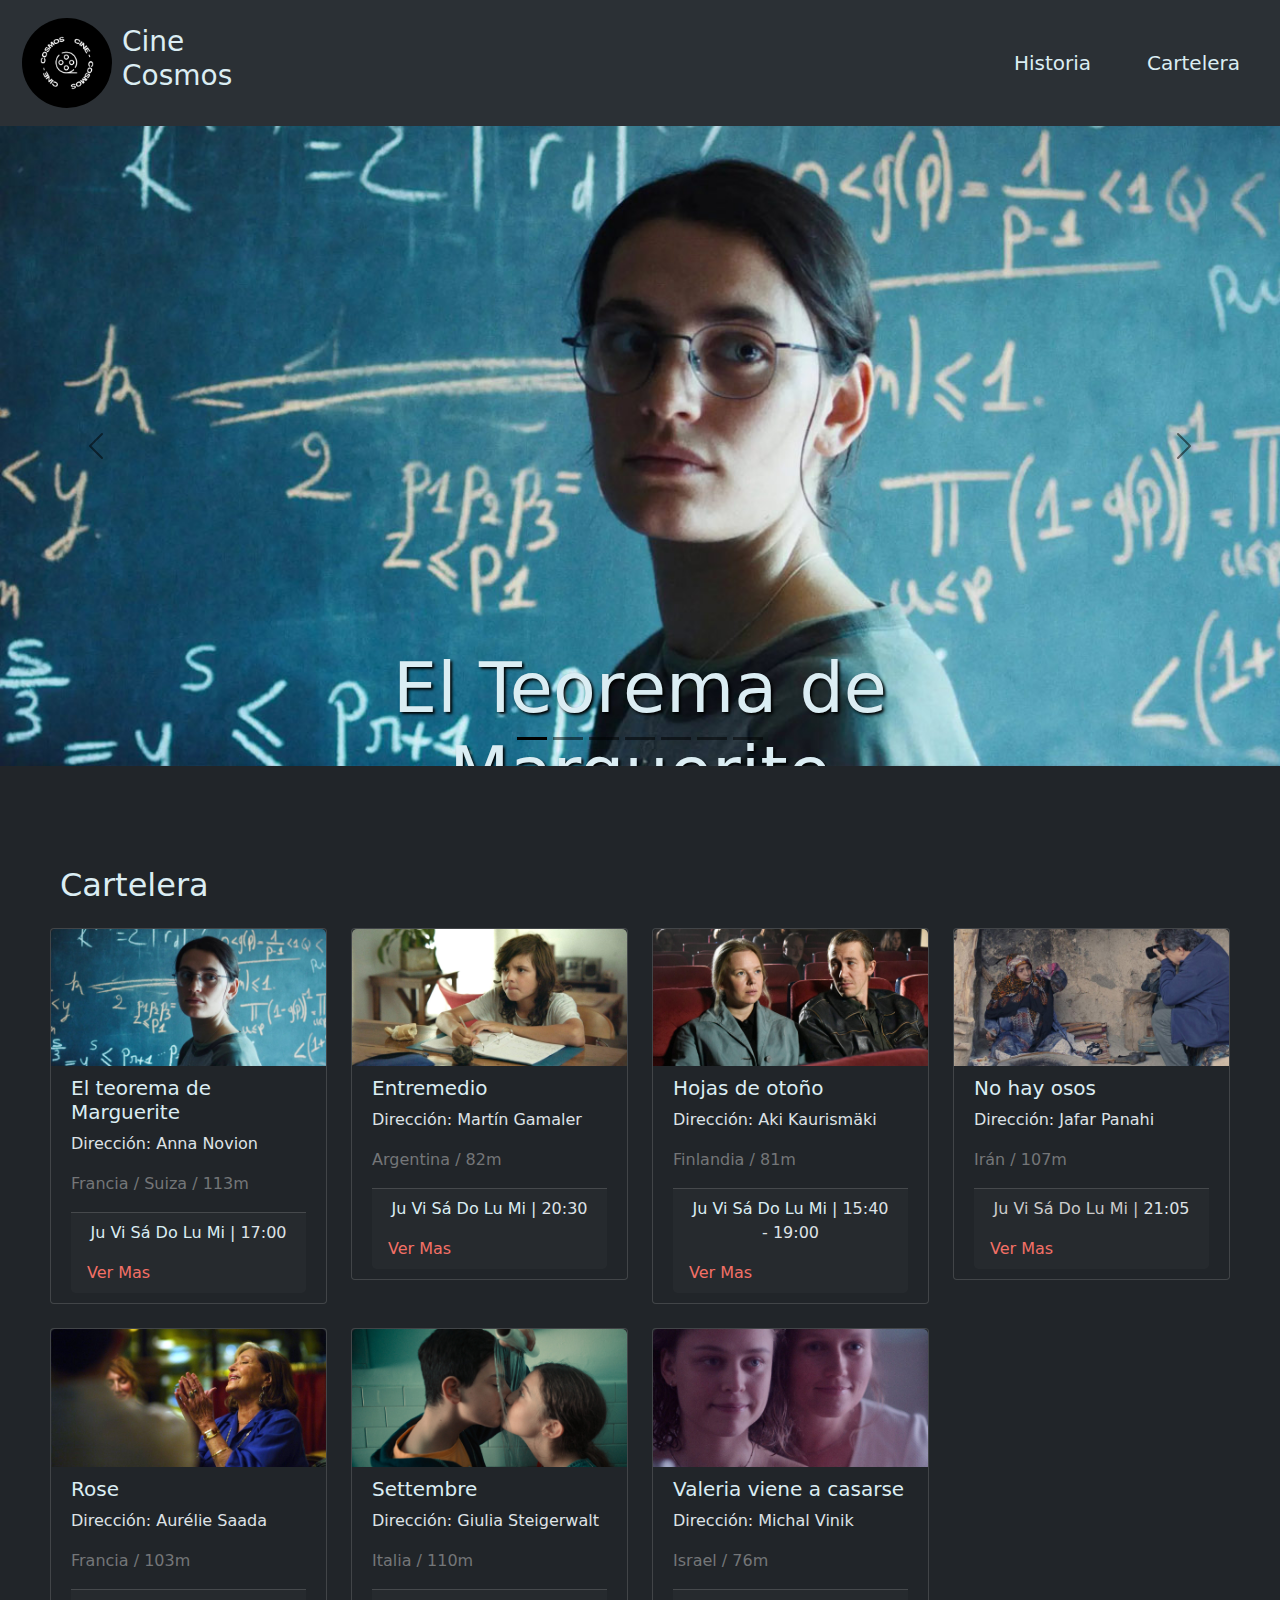
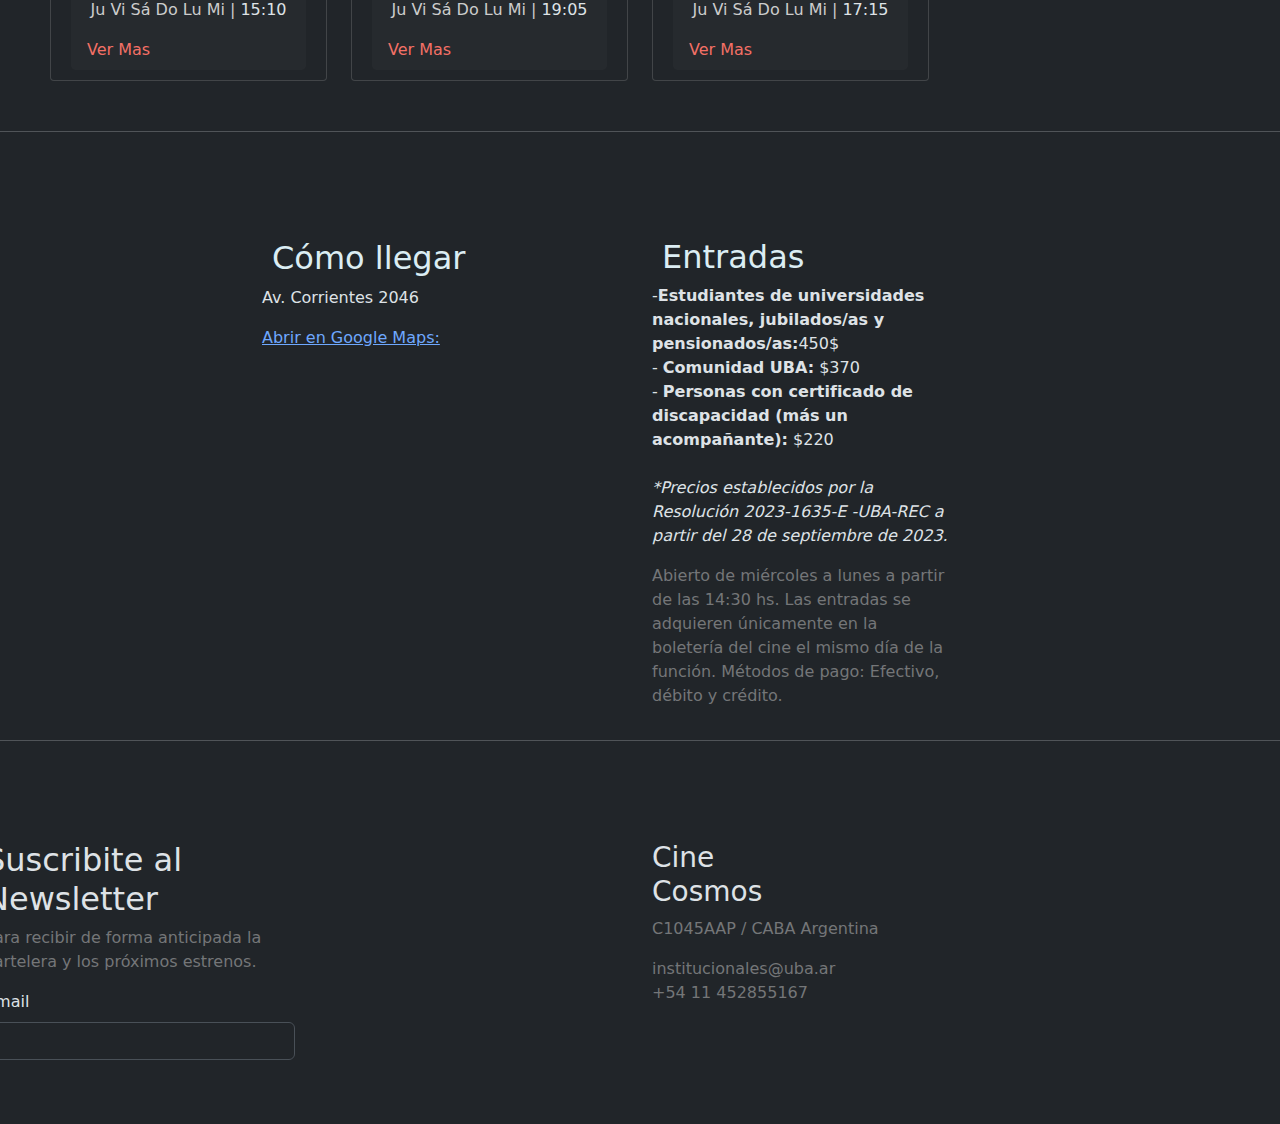
==== index.html @ 790d0ffc "cambios finales en index" ====
<!DOCTYPE html>
<html lang="es" data-bs-theme="dark">

<head>
    <meta charset="UTF-8">
    <meta name="viewport" content="width=device-width, initial-scale=1.0">
    <link rel="stylesheet" href="css/styles.css">
    <link rel="stylesheet" href="https://cdnjs.cloudflare.com/ajax/libs/font-awesome/6.5.1/css/all.min.css"
        integrity="sha512-DTOQO9RWCH3ppGqcWaEA1BIZOC6xxalwEsw9c2QQeAIftl+Vegovlnee1c9QX4TctnWMn13TZye+giMm8e2LwA=="
        crossorigin="anonymous" referrerpolicy="no-referrer" />
    <link href="https://cdn.jsdelivr.net/npm/bootstrap@5.3.3/dist/css/bootstrap.min.css" rel="stylesheet"
        integrity="sha384-QWTKZyjpPEjISv5WaRU9OFeRpok6YctnYmDr5pNlyT2bRjXh0JMhjY6hW+ALEwIH" crossorigin="anonymous">
    <link rel="shortcut icon" href="IMG/icon.png" type="image/x-icon">
    <link rel="preconnect" href="https://fonts.googleapis.com">
    <link rel="preconnect" href="https://fonts.gstatic.com" crossorigin>
    <link href="https://fonts.googleapis.com/css2?family=Amiri+Quran&display=swap" rel="stylesheet">
    <title>Cine-Cosmos</title>
</head>

<body>

    <header>
        <nav class="navbar navbar-expand-lg bg-body-tertiary">
            <div class="container-fluid">
                <a href="/"><img src="IMG/icon.png" alt="" class="logo" width="90" height="90">
                </a>
                <a href="">
                    <h3>Cine<br>Cosmos</h3>
                </a>

                <button class="navbar-toggler me-3" type="button" data-bs-toggle="collapse" data-bs-target="#btn"
                    aria-controls="navbarSupportedContent" aria-expanded="false" aria-label="Toggle navigation">
                    <span class="navbar-toggler-icon"></span>
                </button>

                <div class="collapse navbar-collapse" id="btn">
                    <ul class="navbar-nav ms-auto ">
                        <li class="nav-item">
                            <a class="nav-link fs-5" href="pages/historia.html">Historia</a>
                        </li>
                        <li class="nav-item">
                            <a class="nav-link fs-5" href="index.html#cartelera">Cartelera</a>
                        </li>
                    </ul>
                </div>
            </div>
        </nav>
    </header>

    <!-- slider  -->


    <div class="corousel">
        <div id="carouselExampleCaptions" class="carousel slide">
            <div class="carousel-indicators">
                <button type="button" data-bs-target="#carouselExampleCaptions" data-bs-slide-to="0" class="active"
                    aria-current="true" aria-label="Slide 1"></button>
                <button type="button" data-bs-target="#carouselExampleCaptions" data-bs-slide-to="1"
                    aria-label="Slide 2"></button>
                <button type="button" data-bs-target="#carouselExampleCaptions" data-bs-slide-to="2"
                    aria-label="Slide 3"></button>
                <button type="button" data-bs-target="#carouselExampleCaptions" data-bs-slide-to="3"
                    aria-label="Slide 4"></button>
                <button type="button" data-bs-target="#carouselExampleCaptions" data-bs-slide-to="4"
                    aria-label="Slide 5"></button>
                <button type="button" data-bs-target="#carouselExampleCaptions" data-bs-slide-to="5"
                    aria-label="Slide 6"></button>
                <button type="button" data-bs-target="#carouselExampleCaptions" data-bs-slide-to="6"
                    aria-label="Slide 7"></button>
            </div>
            <div class="carousel-inner">
                <div class="carousel-item active">
                    <a href=""> <img src="IMG/Teorema-Slider.jpg" class="d-block w-100" alt="teorema"></a>
                    <div class="carousel-caption d-none d-md-block">
                        <h1 class="h1Carousel">El Teorema de Marguerite</h1>
                        <p>Francia / Suiza / Dir: Anna Novion / 113m </p>
                        <div class="horarios rounded">
                            <p>Ju Vi Sá Do Lu Mi |<span> 17:00</span></p>
                        </div>
                    </div>
                </div>
                <div class="carousel-item ">
                    <a href=""> <img src="IMG/Entremedio-Slider.jpg" class="d-block w-100" alt="entremedio"></a>
                    <div class="carousel-caption d-none d-md-block">
                        <h1 class="h1Carousel">Entremedio</h1>
                        <p>Argentina / Dir: Martín Gamaler / 82m </p>
                        <div class="horarios rounded">
                            <p>Ju Vi Sá Do Lu Mi |<span> 20:30</span></p>
                        </div>
                    </div>
                </div>
                <div class="carousel-item ">
                    <a href=""> <img src="IMG/Hojas-Slider.jpg" class="d-block w-100" alt="hojas"></a>
                    <div class="carousel-caption d-none d-md-block">
                        <h1 class="h1Carousel">Hojas de Otoño</h1>
                        <p>Finlandia / Dir: Aki Kaurismäki / 81m</p>
                        <div class="horarios rounded">
                            <p>Ju Vi Sá Do Lu Mi |<span> 15:40 - 19:00</span></p>
                        </div>
                    </div>
                </div>
                <div class="carousel-item ">
                    <a href=""> <img src="IMG/Osos-Slider.jpg" class="d-block w-100" alt="osos"></a>
                    <div class="carousel-caption d-none d-md-block">
                        <h1 class="h1Carousel">No hay Osos</h1>
                        <p>Irán / Dir: Jafar Panahi / 107m</p>
                        <div class="horarios rounded">
                            <p>Ju Vi Sá Do Lu Mi |<span> 21:05</span></p>
                        </div>
                    </div>
                </div>
                <div class="carousel-item ">
                    <a href=""> <img src="IMG/Rose-Slider.jpg" class="d-block w-100" alt="rose"></a>
                    <div class="carousel-caption d-none d-md-block">
                        <h1 class="h1Carousel">Rose</h1>
                        <p>Francia / Dir: Aurélie Saada / 103m</p>
                        <div class="horarios rounded">
                            <p>Ju Vi Sá Do Lu Mi |<span> 15:10</span></p>
                        </div>
                    </div>
                </div>
                <div class="carousel-item ">
                    <a href=""> <img src="IMG/Settembre-Slider.jpg" class="d-block w-100" alt="settembre"></a>
                    <div class="carousel-caption d-none d-md-block">
                        <h1 class="h1Carousel">Settembre</h1>
                        <p>Italia / Dir: Giulia Steigerwalt / 110m</p>
                        <div class="horarios rounded">
                            <p>Ju Vi Sá Do Lu Mi |<span> 19:05</span></p>
                        </div>
                    </div>
                </div>
                <div class="carousel-item ">
                    <a href=""> <img src="IMG/Valeria-Slider.jpg" class="d-block w-100" alt="valeria"></a>
                    <div class="carousel-caption d-none d-md-block">
                        <h1 class="h1Carousel">Valeria viene a casarse</h1>
                        <p>Israel / Dir: Michal Vinik / 76m</p>
                        <div class="horarios rounded">
                            <p>Ju Vi Sá Do Lu Mi |<span> 17:15</span></p>
                        </div>
                    </div>
                </div>
            </div>
            <button class="carousel-control-prev" type="button" data-bs-target="#carouselExampleCaptions"
                data-bs-slide="prev">
                <span class="carousel-control-prev-icon" aria-hidden="true"></span>
                <span class="visually-hidden">Previous</span>
            </button>
            <button class="carousel-control-next" type="button" data-bs-target="#carouselExampleCaptions"
                data-bs-slide="next">
                <span class="carousel-control-next-icon" aria-hidden="true"></span>
                <span class="visually-hidden">Next</span>
            </button>
        </div>

    </div>

    <!-- Peliculas  -->
    <section>

        <div class="wrapper-seccion">
            <div class="titulo-seccion">
                <h2 id="CarteleraTit"><a name="cartelera"><i class="fa-solid fa-film"></i> Cartelera</a></h2>
            </div>
            <div class="row row-cols-1 row-cols-md-4 g-4">
                <div class="col">
                    <div class="card">
                        <a href="" style="text-decoration:none"><img src="IMG/Teorema-Slider.jpg" class="card-img-top"
                                alt="teorema">
                            <div class="card-body">

                                <h5 class="card-title">El teorema de Marguerite</h5>
                        </a>
                        <p class="card-text">Dirección: Anna Novion</p>
                        <p class="lightText">Francia / Suiza / 113m</p>
                        <div class="card-footer">
                            <p>
                                <span>Ju Vi Sá Do Lu Mi | </span>17:00
                            </p> <a href="">Ver Mas</a>
                        </div>
                    </div>
                </div>
            </div>


            <div class="col">
                <div class="card">
                    <a href="" style="text-decoration:none"><img src="IMG/Entremedio-Slider.jpg" class="card-img-top"
                            alt="entremedio">
                        <div class="card-body">

                            <h5 class="card-title">Entremedio</h5>
                    </a>
                    <p class="card-text">Dirección: Martín Gamaler </p>
                    <p class="lightText">Argentina / 82m</p>
                    <div class="card-footer">
                        <p>
                            <span>Ju Vi Sá Do Lu Mi | </span>20:30
                        </p> <a href="">Ver Mas</a>
                    </div>
                </div>
            </div>
        </div>

        <div class="col">
            <div class="card">
                <a href="" style="text-decoration:none"><img src="IMG/Hojas-Slider.jpg" class="card-img-top"
                        alt="hojas">
                    <div class="card-body">

                        <h5 class="card-title">Hojas de otoño</h5>
                </a>
                <p class="card-text">Dirección: Aki Kaurismäki</p>
                <p class="lightText">Finlandia / 81m</p>
                <div class="card-footer">
                    <p>
                        <span>Ju Vi Sá Do Lu Mi | </span>15:40 - 19:00
                    </p> <a href="">Ver Mas</a>
                </div>
            </div>
        </div>
        </div>

        <div class="col">
            <div class="card">
                <a href="" style="text-decoration:none"><img src="IMG/Osos-Slider.jpg" class="card-img-top" alt="osos">
                    <div class="card-body">

                        <h5 class="card-title">No hay osos</h5>
                </a>
                <p class="card-text">Dirección: Jafar Panahi</p>
                <p class="lightText">Irán / 107m</p>
                <div class="card-footer">
                    <p class="textoPeliFooter">
                        <span style="color:#ccc">Ju Vi Sá Do Lu Mi | </span>21:05
                    </p> <a href="">Ver Mas</a>
                </div>
            </div>
        </div>
        </div>

        <div class="col">
            <div class="card">
                <a href="" style="text-decoration:none"><img src="IMG/Rose-Slider.jpg" class="card-img-top" alt="rose">
                    <div class="card-body">

                        <h5 class="card-title">Rose</h5>
                </a>
                <p class="card-text">Dirección: Aurélie Saada</p>
                <p class="lightText">Francia / 103m</p>
                <div class="card-footer">
                    <p class="textoPeliFooter">
                        <span style="color:#ccc">Ju Vi Sá Do Lu Mi | </span>15:10
                    </p> <a href="">Ver Mas</a>
                </div>
            </div>
        </div>
        </div>

        <div class="col">
            <div class="card">
                <a href="" style="text-decoration:none"><img src="IMG/Settembre-Slider.jpg" class="card-img-top"
                        alt="settembre">
                    <div class="card-body">

                        <h5 class="card-title">Settembre</h5>
                </a>
                <p class="card-text">Dirección: Giulia Steigerwalt</p>
                <p class="lightText">Italia / 110m</p>
                <div class="card-footer">
                    <p class="textoPeliFooter">
                        <span style="color:#ccc">Ju Vi Sá Do Lu Mi | </span>19:05
                    </p> <a href="">Ver Mas</a>
                </div>
            </div>
        </div>
        </div>

        <div class="col">
            <div class="card">
                <a href="" style="text-decoration:none"><img src="IMG/Valeria-Slider.jpg" class="card-img-top"
                        alt="valeria">
                    <div class="card-body">

                        <h5 class="card-title">Valeria viene a casarse</h5>
                </a>
                <p class="card-text">Dirección: Michal Vinik</p>
                <p class="lightText">Israel / 76m</p>
                <div class="card-footer">
                    <p class="textoPeliFooter">
                        <span style="color:#ccc">Ju Vi Sá Do Lu Mi | </span>17:15
                    </p> <a href="">Ver Mas</a>
                </div>
            </div>
        </div>
        </div>

        </div>
        </div>

    </section>

    <hr>
    <!-- footer  -->

    <div class="primerfooter">
        <div class="container">
            <div class="row justify-content-start">


                <div class="col-sm-6">
                    <div class="como-llegar">
                        <div class="titulo-seccion">
                            <h2><i class="fa-solid fa-location-dot"></i> Cómo llegar</h2>
                        </div>
                        <div class="locacion">

                            <p>Av. Corrientes 2046</p>

                            <a target="_blank"
                                href="https://www.google.com/maps/place/Cine+Cosmos+UBA/@-34.604655,-58.396196,15z/data=!4m5!3m4!1s0x0:0xc617617e2b236c4!8m2!3d-34.604655!4d-58.396196">
                                <p class="googleMapsText footerText">Abrir en Google Maps: </p>
                            </a>
                        </div>
                    </div>
                </div>

                <div class="col-sm-5">
                    <div class="entradas">
                        <div class="titulo-seccion">
                            <h2><i class="fa-solid fa-ticket"></i> Entradas</h2>
                        </div>
                        <p class="precios">
                            -<strong>Estudiantes de universidades nacionales, jubilados/as y
                                pensionados/as:</strong>450$<br>
                            - <strong>Comunidad UBA:</strong> $370<br>
                            - <strong>Personas con certificado de discapacidad (más un acompañante):</strong>
                            $220<br><br>
                            <i>*Precios establecidos por la Resolución 2023-1635-E -UBA-REC a partir del 28 de
                                septiembre de
                                2023.</i>
                        <p class="lightText ">Abierto de miércoles a lunes a partir de las 14:30 hs. Las entradas se
                            adquieren
                            únicamente en la boletería del cine el mismo día de la función. Métodos de pago: Efectivo,
                            débito y
                            crédito.</p>
                        </p>
                    </div>
                </div>
            </div>
        </div>
    </div>
    <hr>
    <div class="segundoFooter">
        <div class="container-footer">
            <div class="row justify-content-start">
                <div class="col-sm-3">
                    <h2><i class="fa-solid fa-envelope"></i> Suscribite al Newsletter</h2>
                    <p class="lightText">Para recibir de forma anticipada la
                        cartelera y los próximos estrenos.</p>
                    <label for="inputEmail4" class="form-label">Email</label>
                    <input type="email" class="form-control col-sm-1" id="inputEmail4">
                </div>
                <div class="col-sm-4 offset-md-3">
                    <h3>Cine<br>Cosmos</h3>
                    <p class="lightText">C1045AAP / CABA Argentina</p>
                    <p class="lightText">institucionales@uba.ar<br>
                        +54 11 452855167</p>
                    <div class="redes row">
                        <a href="https://facebook.com" target="_blank"><i class="fa-brands fa-facebook"></i></a>
                        <a href="https://twitter.com" target="_blank"><i class="fa-brands fa-x-twitter"></i></a>
                        <a href="https://instagram.com" target="_blank"><i class="fa-brands fa-instagram"></i></a>
                    </div>
                </div>
            </div>
        </div>
    </div>

    <script src="https://cdn.jsdelivr.net/npm/bootstrap@5.3.3/dist/js/bootstrap.bundle.min.js"
        integrity="sha384-YvpcrYf0tY3lHB60NNkmXc5s9fDVZLESaAA55NDzOxhy9GkcIdslK1eN7N6jIeHz"
        crossorigin="anonymous"></script>
</body>

</html>
---- css/styles.css ----
* {
  margin: 0;
  padding: 0;
  box-sizing: border-box;
}

body {
  margin: 0;
}

.corousel .carousel-inner .carousel-item {
  width: 100%;
  max-height: 800px;
}

.h1Carousel {
  font-size: 70px;
  font-weight: 500;
  line-height: 1.2;
  color: #dbedf3;
  text-shadow: 2px 2px 3px black;
}

.carousel-caption {
  top: 500px;
  position: absolute;
  text-align: center;
}
.carousel-caption p {
  margin-bottom: 0.5rem;
  font-weight: 500;
  line-height: 1.2;
  color: #dbedf3;
  text-shadow: 1px 1px 2px black;
}

.horarios {
  font-size: 20px;
}
.horarios span {
  color: #f37066;
}

@media only screen and (min-device-width: 414px) and (max-device-width: 736px) {
  .container {
    max-width: 720px;
  }
  .col-sm-6 {
    flex: 0 0 50%;
    max-width: 50%;
  }
  .col-sm-5 {
    flex: 0 0 41%;
    max-width: 41%;
  }
}
header {
  width: 100%;
}
header img {
  margin: 10px;
  border-radius: 50%;
}
header a {
  text-decoration: none;
  color: #dbedf3;
}
header .nav-item {
  padding: 20px;
}
header .nav-link {
  color: #dbedf3;
}

.wrapper-seccion {
  display: block;
  margin: 50px;
  margin-top: 100px;
  margin-left: 50px;
  margin-right: 50px;
}

.titulo-seccion {
  margin: 2%;
  color: #dbedf3;
  margin-left: 10px;
  margin-right: 5px;
}

.col .card {
  position: relative;
  display: flex;
  flex-direction: column;
  border: 1px solid #dbedf3 0, 0, 0, 0.125;
  border-radius: 0.25rem;
}
.col .card .card-img-top {
  object-fit: cover;
  width: 100%;
}
.col .card img {
  vertical-align: middle;
  border-style: none;
}
.col .card .card-body {
  padding: 10px 20px;
}
.col .card .card-title {
  color: #dbedf3;
}
.col .card .card-footer a {
  color: #f37066;
  text-decoration: none;
}
.col .card .card-footer a :hover {
  color: #dbedf3;
}
.col .card .card-footer p {
  justify-content: center;
  text-align: center;
}
.col .card .card-footer p span {
  color: #dbedf3;
}

.lightText {
  color: #747678;
}

.primerfooter {
  display: block;
  margin-left: 250px;
  margin-right: 250px;
  margin-top: 100px;
}

.map-responsive iframe {
  overflow: hidden;
}

.container {
  width: 100%;
}

.segundoFooter {
  margin: 5%;
  flex-wrap: wrap;
  margin-right: -15px;
  margin-left: -15px;
  margin-top: 100px;
}
.segundoFooter .redes {
  display: inline-block;
  vertical-align: baseline;
  margin-left: 8px;
}
.segundoFooter .redes a {
  padding: 10px;
}
.segundoFooter .redes i {
  color: #dbedf3;
}

.container-historia {
  width: 100%;
}

.seccion-historia {
  margin: 20px;
  margin-left: 50px;
  margin-right: 50px;
}

.img-portada {
  overflow: hidden;
  height: 300px;
}

.img-portada img {
  vertical-align: middle;
  border-style: none;
}

img {
  vertical-align: middle;
  border-style: none;
}

.container-historia span {
  color: #f37066;
}
.container-historia a {
  color: #f37066;
}
.container-historia a :hover {
  color: #dbedf3;
}

/*# sourceMappingURL=styles.css.map */
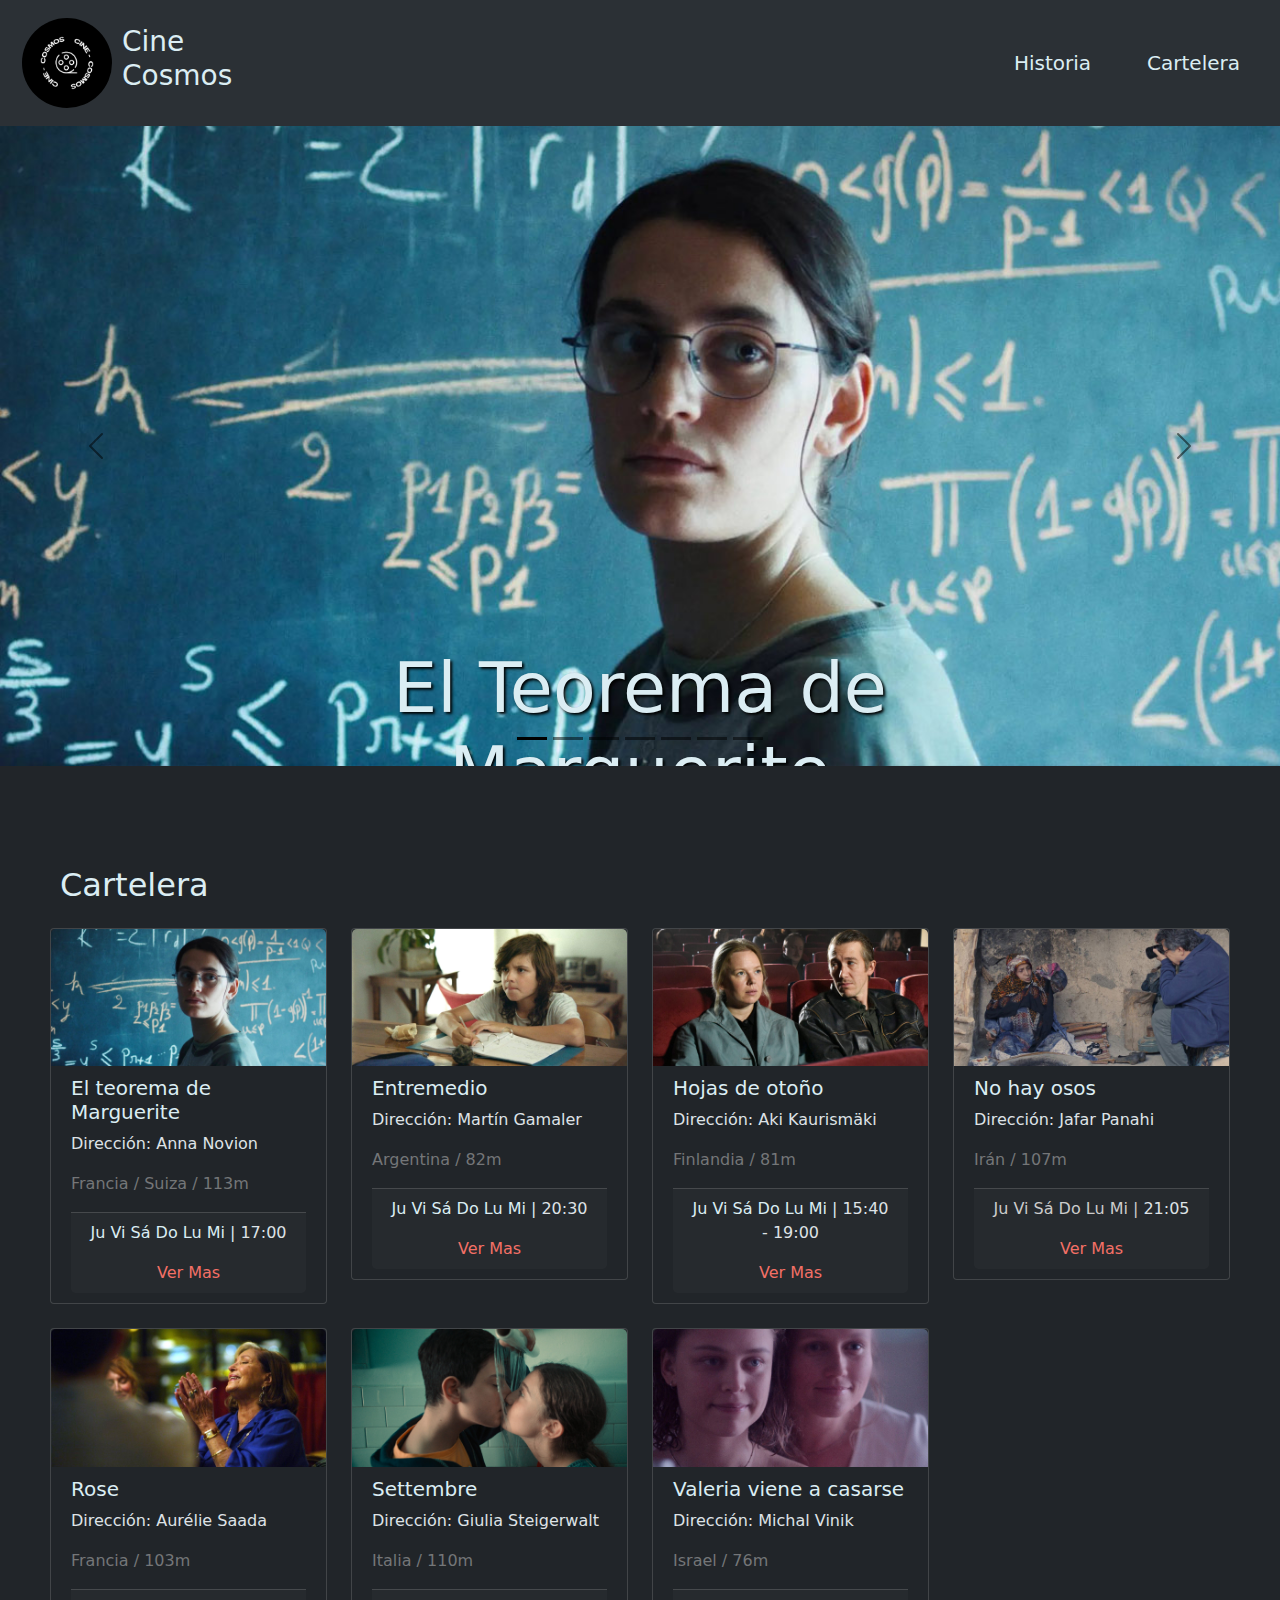
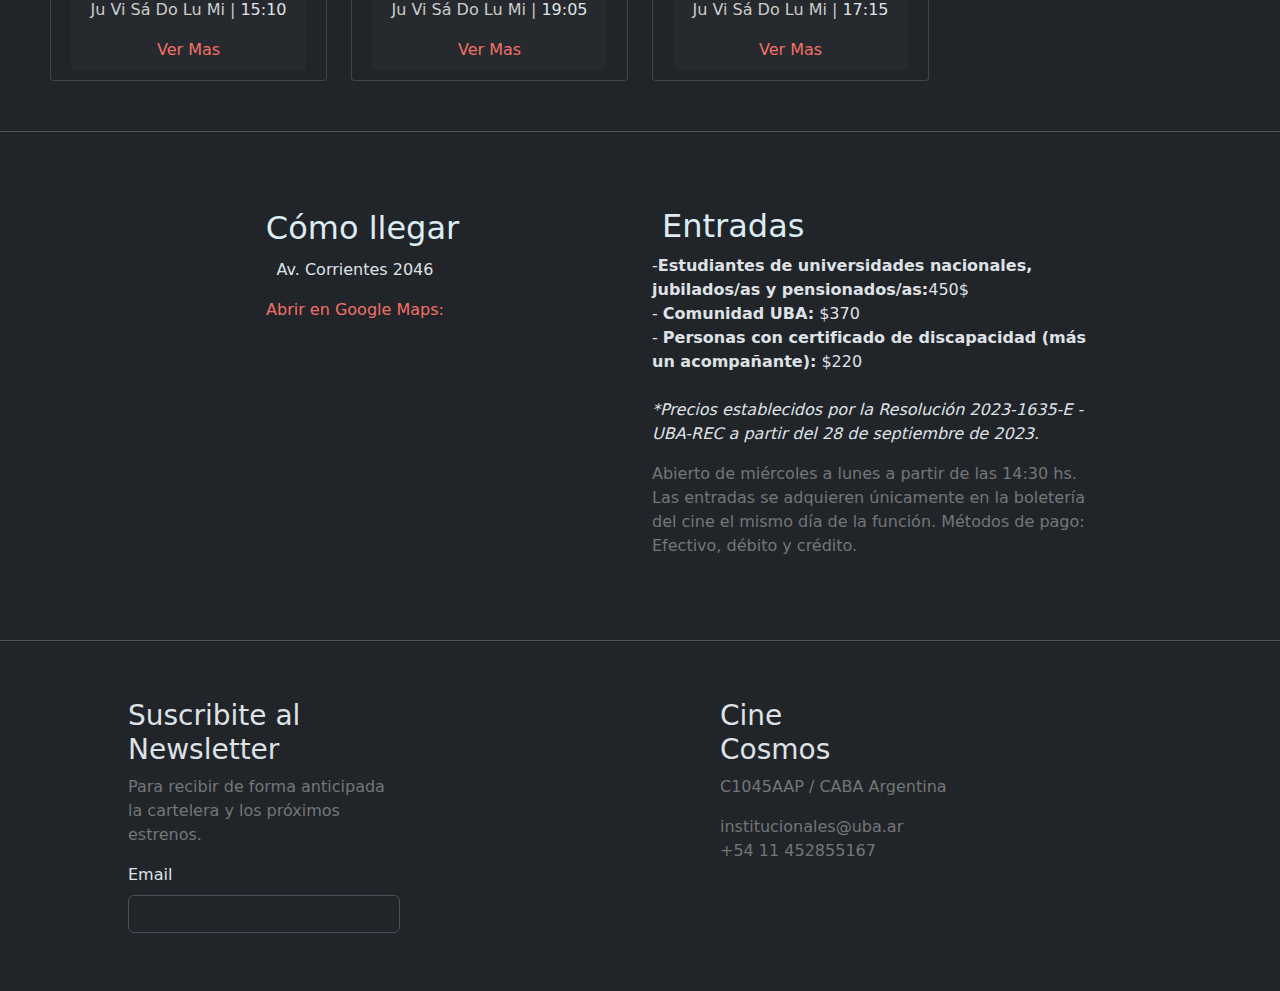
==== commit 0812f99f: "retoques menores en sass" ====
--- a/index.html
+++ b/index.html
@@ -354,7 +354,7 @@
         <div class="container-footer">
             <div class="row justify-content-start">
                 <div class="col-sm-3">
-                    <h2><i class="fa-solid fa-envelope"></i> Suscribite al Newsletter</h2>
+                    <h3><i class="fa-solid fa-envelope"></i> Suscribite al Newsletter</h3>
                     <p class="lightText">Para recibir de forma anticipada la
                         cartelera y los próximos estrenos.</p>
                     <label for="inputEmail4" class="form-label">Email</label>
--- a/css/styles.css
+++ b/css/styles.css
@@ -68,7 +68,7 @@
 header .nav-item {
   padding: 20px;
 }
-header .nav-link {
+header .nav-item .nav-link {
   color: #dbedf3;
 }
 
@@ -108,15 +108,18 @@
 .col .card .card-title {
   color: #dbedf3;
 }
+.col .card .card-footer {
+  text-align: center;
+}
 .col .card .card-footer a {
   color: #f37066;
   text-decoration: none;
+  text-align: center;
 }
 .col .card .card-footer a :hover {
   color: #dbedf3;
 }
 .col .card .card-footer p {
-  justify-content: center;
   text-align: center;
 }
 .col .card .card-footer p span {
@@ -128,14 +131,22 @@
 }
 
 .primerfooter {
+  padding: 50px;
   display: block;
-  margin-left: 250px;
-  margin-right: 250px;
-  margin-top: 100px;
-}
-
-.map-responsive iframe {
-  overflow: hidden;
+}
+.primerfooter .como-llegar {
+  text-align: center;
+}
+.primerfooter .como-llegar .titulo-seccion {
+  margin-left: 20px;
+}
+.primerfooter .como-llegar .locacion a {
+  color: #f37066;
+  text-decoration: none;
+  text-align: center;
+}
+.primerfooter .como-llegar .locacion a :hover {
+  color: #dbedf3;
 }
 
 .container {
@@ -143,24 +154,37 @@
 }
 
 .segundoFooter {
+  margin-right: 50px;
+  margin-left: 70px;
+  justify-content: center;
+  align-items: center;
+}
+.segundoFooter .container-footer {
+  width: 100%;
   margin: 5%;
   flex-wrap: wrap;
-  margin-right: -15px;
-  margin-left: -15px;
-  margin-top: 100px;
-}
-.segundoFooter .redes {
+}
+.segundoFooter .container-footer .justify-content-start {
+  justify-content: flex-start;
+}
+.segundoFooter .container-footer .justify-content-start .redes {
   display: inline-block;
   vertical-align: baseline;
   margin-left: 8px;
-}
-.segundoFooter .redes a {
+  margin: 10px;
+}
+.segundoFooter .container-footer .justify-content-start .redes a {
   padding: 10px;
 }
-.segundoFooter .redes i {
-  color: #dbedf3;
-}
-
+.segundoFooter .container-footer .justify-content-start .redes i {
+  color: #dbedf3;
+}
+
+@media (min-width: 992px) {
+  .container {
+    max-width: 960px;
+  }
+}
 .container-historia {
   width: 100%;
 }
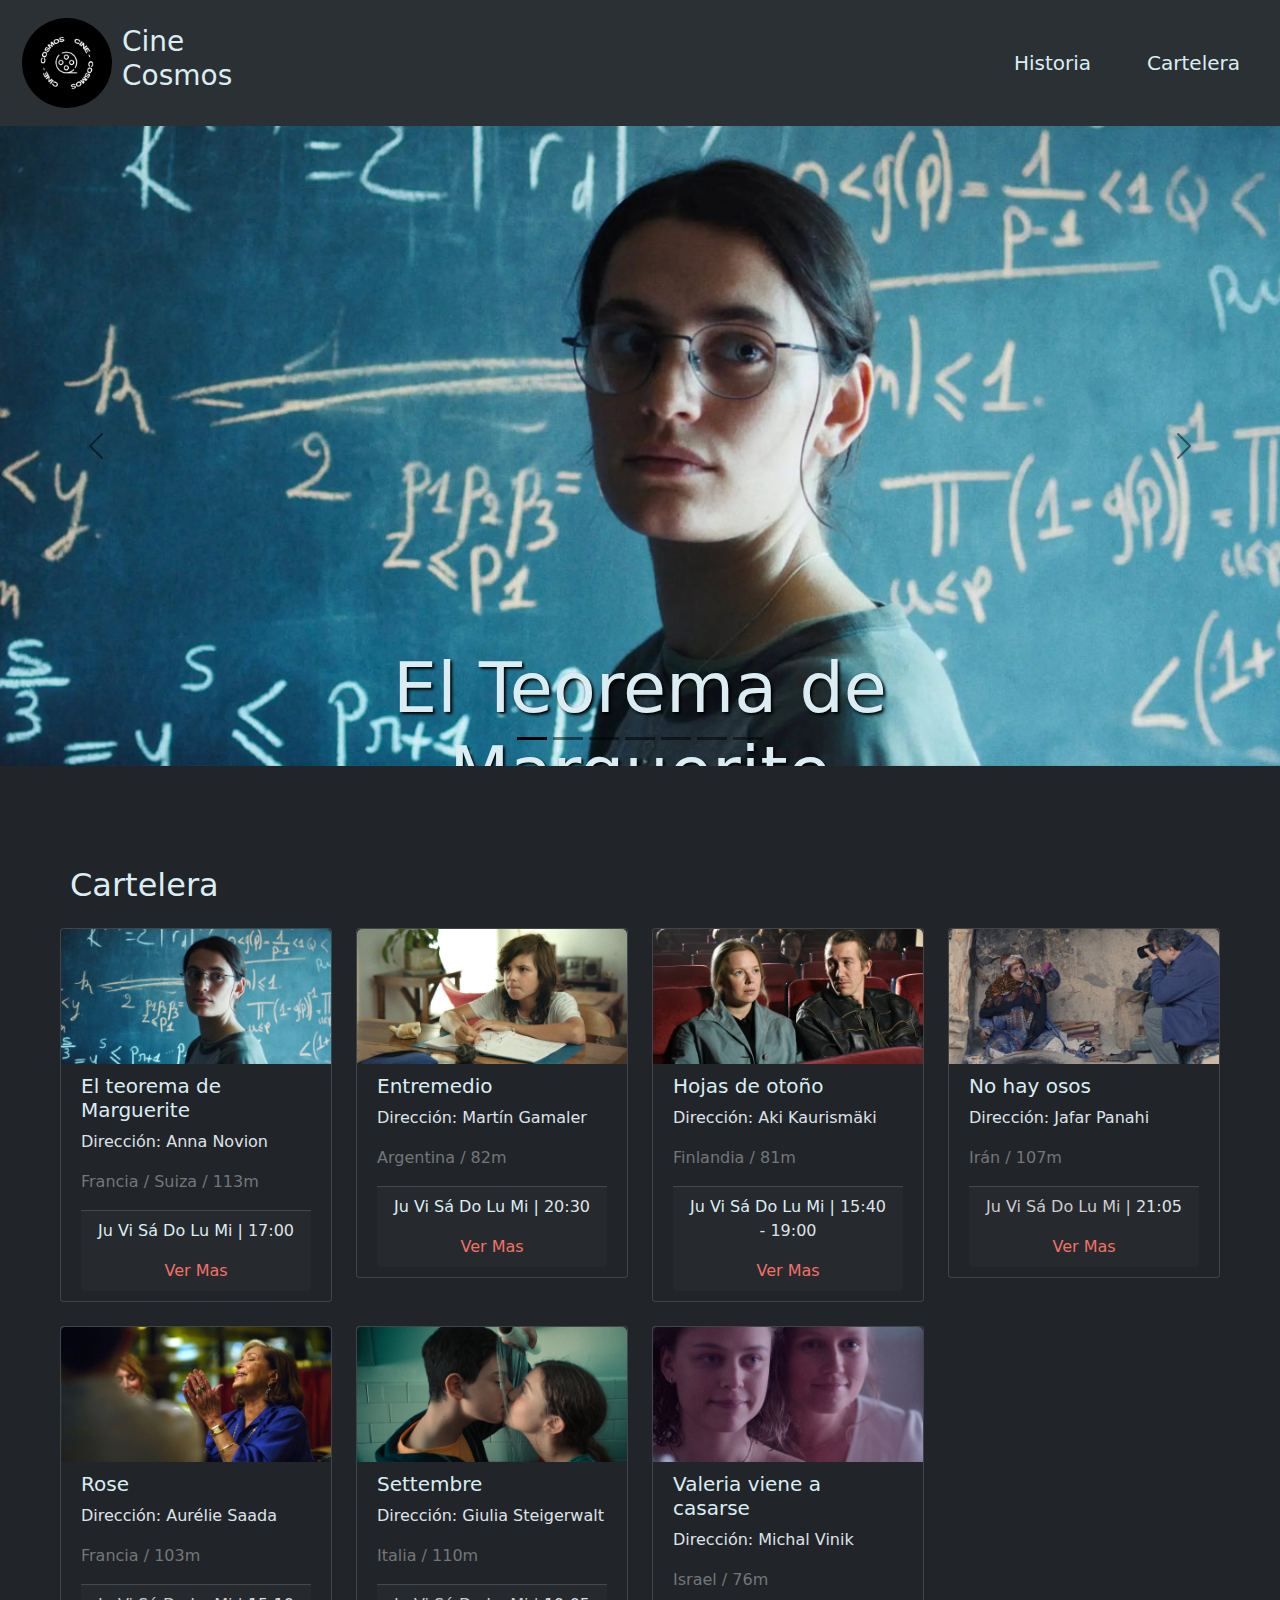
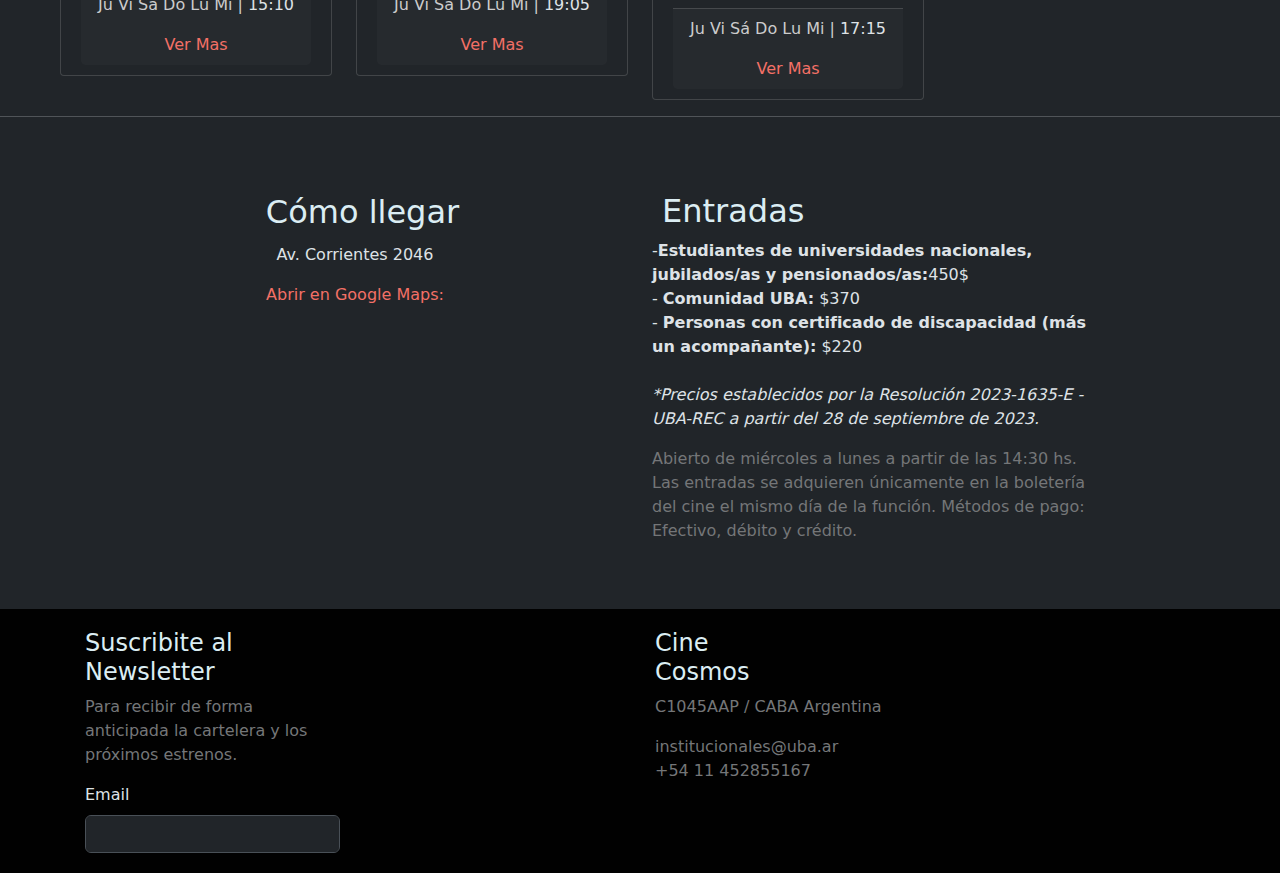
==== commit 62d9c331: "footer terminado" ====
--- a/index.html
+++ b/index.html
@@ -301,80 +301,80 @@
 
     <hr>
     <!-- footer  -->
-
-    <div class="primerfooter">
-        <div class="container">
-            <div class="row justify-content-start">
-
-
-                <div class="col-sm-6">
-                    <div class="como-llegar">
-                        <div class="titulo-seccion">
-                            <h2><i class="fa-solid fa-location-dot"></i> Cómo llegar</h2>
-                        </div>
-                        <div class="locacion">
-
-                            <p>Av. Corrientes 2046</p>
-
-                            <a target="_blank"
-                                href="https://www.google.com/maps/place/Cine+Cosmos+UBA/@-34.604655,-58.396196,15z/data=!4m5!3m4!1s0x0:0xc617617e2b236c4!8m2!3d-34.604655!4d-58.396196">
-                                <p class="googleMapsText footerText">Abrir en Google Maps: </p>
-                            </a>
-                        </div>
-                    </div>
-                </div>
-
-                <div class="col-sm-5">
-                    <div class="entradas">
-                        <div class="titulo-seccion">
-                            <h2><i class="fa-solid fa-ticket"></i> Entradas</h2>
-                        </div>
-                        <p class="precios">
-                            -<strong>Estudiantes de universidades nacionales, jubilados/as y
-                                pensionados/as:</strong>450$<br>
-                            - <strong>Comunidad UBA:</strong> $370<br>
-                            - <strong>Personas con certificado de discapacidad (más un acompañante):</strong>
-                            $220<br><br>
-                            <i>*Precios establecidos por la Resolución 2023-1635-E -UBA-REC a partir del 28 de
-                                septiembre de
-                                2023.</i>
-                        <p class="lightText ">Abierto de miércoles a lunes a partir de las 14:30 hs. Las entradas se
-                            adquieren
-                            únicamente en la boletería del cine el mismo día de la función. Métodos de pago: Efectivo,
-                            débito y
-                            crédito.</p>
-                        </p>
-                    </div>
-                </div>
-            </div>
-        </div>
-    </div>
-    <hr>
-    <div class="segundoFooter">
-        <div class="container-footer">
-            <div class="row justify-content-start">
-                <div class="col-sm-3">
-                    <h3><i class="fa-solid fa-envelope"></i> Suscribite al Newsletter</h3>
-                    <p class="lightText">Para recibir de forma anticipada la
-                        cartelera y los próximos estrenos.</p>
-                    <label for="inputEmail4" class="form-label">Email</label>
-                    <input type="email" class="form-control col-sm-1" id="inputEmail4">
-                </div>
-                <div class="col-sm-4 offset-md-3">
-                    <h3>Cine<br>Cosmos</h3>
-                    <p class="lightText">C1045AAP / CABA Argentina</p>
-                    <p class="lightText">institucionales@uba.ar<br>
-                        +54 11 452855167</p>
-                    <div class="redes row">
-                        <a href="https://facebook.com" target="_blank"><i class="fa-brands fa-facebook"></i></a>
-                        <a href="https://twitter.com" target="_blank"><i class="fa-brands fa-x-twitter"></i></a>
-                        <a href="https://instagram.com" target="_blank"><i class="fa-brands fa-instagram"></i></a>
-                    </div>
-                </div>
-            </div>
-        </div>
-    </div>
-
+    <footer>
+        <div class="primerfooter">
+            <div class="container">
+                <div class="row justify-content-start">
+
+
+                    <div class="col-sm-6">
+                        <div class="como-llegar">
+                            <div class="titulo-seccion">
+                                <h2><i class="fa-solid fa-location-dot"></i> Cómo llegar</h2>
+                            </div>
+                            <div class="locacion">
+
+                                <p>Av. Corrientes 2046</p>
+
+                                <a target="_blank"
+                                    href="https://www.google.com/maps/place/Cine+Cosmos+UBA/@-34.604655,-58.396196,15z/data=!4m5!3m4!1s0x0:0xc617617e2b236c4!8m2!3d-34.604655!4d-58.396196">
+                                    <p class="googleMapsText footerText">Abrir en Google Maps: </p>
+                                </a>
+                            </div>
+                        </div>
+                    </div>
+
+                    <div class="col-sm-5">
+                        <div class="entradas">
+                            <div class="titulo-seccion">
+                                <h2><i class="fa-solid fa-ticket"></i> Entradas</h2>
+                            </div>
+                            <p class="precios">
+                                -<strong>Estudiantes de universidades nacionales, jubilados/as y
+                                    pensionados/as:</strong>450$<br>
+                                - <strong>Comunidad UBA:</strong> $370<br>
+                                - <strong>Personas con certificado de discapacidad (más un acompañante):</strong>
+                                $220<br><br>
+                                <i>*Precios establecidos por la Resolución 2023-1635-E -UBA-REC a partir del 28 de
+                                    septiembre de
+                                    2023.</i>
+                            <p class="lightText ">Abierto de miércoles a lunes a partir de las 14:30 hs. Las entradas se
+                                adquieren
+                                únicamente en la boletería del cine el mismo día de la función. Métodos de pago:
+                                Efectivo,
+                                débito y
+                                crédito.</p>
+                            </p>
+                        </div>
+                    </div>
+                </div>
+            </div>
+        </div>
+        <div class="segundoFooter">
+            <div class="container container-footer">
+                <div class="row justify-content-start">
+                    <div class="col-sm-3">
+                        <h4><i class="fa-solid fa-envelope"></i> Suscribite al Newsletter</h4>
+                        <p class="lightText">Para recibir de forma anticipada la
+                            cartelera y los próximos estrenos.</p>
+                        <label for="inputEmail4" class="form-label">Email</label>
+                        <input type="email" class="form-control col-sm-1" id="inputEmail4">
+                    </div>
+                    <div class="col-sm-4 offset-md-3">
+                        <h4>Cine<br>Cosmos</h4>
+                        <p class="lightText">C1045AAP / CABA Argentina</p>
+                        <p class="lightText">institucionales@uba.ar<br>
+                            +54 11 452855167</p>
+                        <div class=" redes">
+                            <a href="https://facebook.com" target="_blank"><i class="fa-brands fa-facebook"></i></a>
+                            <a href="https://twitter.com" target="_blank"><i class="fa-brands fa-x-twitter"></i></a>
+                            <a href="https://instagram.com" target="_blank"><i class="fa-brands fa-instagram"></i></a>
+                        </div>
+                    </div>
+                </div>
+            </div>
+        </div>
+    </footer>
     <script src="https://cdn.jsdelivr.net/npm/bootstrap@5.3.3/dist/js/bootstrap.bundle.min.js"
         integrity="sha384-YvpcrYf0tY3lHB60NNkmXc5s9fDVZLESaAA55NDzOxhy9GkcIdslK1eN7N6jIeHz"
         crossorigin="anonymous"></script>
--- a/css/styles.css
+++ b/css/styles.css
@@ -71,13 +71,16 @@
 header .nav-item .nav-link {
   color: #dbedf3;
 }
+header .nav-item .nav-link:hover {
+  color: #f37066;
+}
 
 .wrapper-seccion {
   display: block;
-  margin: 50px;
+  margin: 0 auto;
   margin-top: 100px;
-  margin-left: 50px;
-  margin-right: 50px;
+  padding-left: 60px;
+  padding-right: 60px;
 }
 
 .titulo-seccion {
@@ -116,7 +119,7 @@
   text-decoration: none;
   text-align: center;
 }
-.col .card .card-footer a :hover {
+.col .card .card-footer a:hover {
   color: #dbedf3;
 }
 .col .card .card-footer p {
@@ -124,6 +127,10 @@
 }
 .col .card .card-footer p span {
   color: #dbedf3;
+}
+
+.footer {
+  display: block;
 }
 
 .lightText {
@@ -149,67 +156,100 @@
   color: #dbedf3;
 }
 
-.container {
-  width: 100%;
-}
-
 .segundoFooter {
-  margin-right: 50px;
-  margin-left: 70px;
-  justify-content: center;
-  align-items: center;
-}
-.segundoFooter .container-footer {
-  width: 100%;
-  margin: 5%;
+  background-color: #010101;
+  padding-top: 20px;
+}
+.segundoFooter .container {
+  width: 100%;
+  padding-right: 15px;
+  padding-left: 15px;
+  margin-right: auto;
+  margin-left: auto;
+}
+
+.container-footer {
+  width: 100%;
+  padding-right: 20px;
+  padding-left: 20px;
+  margin-right: auto;
+  margin-left: auto;
+}
+.container-footer .justify-content-start {
+  justify-content: flex-start;
+}
+.container-footer .justify-content-start .col-sm-3 {
+  margin-bottom: 20px;
+  padding-right: 15px;
+  padding-left: 15px;
+}
+.container-footer .justify-content-start .col-sm-3 h4 {
+  color: #dbedf3;
+}
+.container-footer .row {
+  display: flex;
   flex-wrap: wrap;
-}
-.segundoFooter .container-footer .justify-content-start {
-  justify-content: flex-start;
-}
-.segundoFooter .container-footer .justify-content-start .redes {
-  display: inline-block;
+  margin-right: -15px;
+  margin-left: -15px;
+}
+.container-footer .col-sm-4 {
+  margin-bottom: 20px;
+  padding-right: 15px;
+  padding-left: 15px;
+}
+.container-footer .col-sm-4 h4 {
+  color: #dbedf3;
+}
+.container-footer .col-sm-4 .redes {
+  display: flex;
+  flex-wrap: wrap;
+  margin-right: -15px;
+  margin-left: -15px;
+}
+.container-footer .col-sm-4 .redes a {
+  height: 20px;
+  margin: 10px;
+  margin-right: 5px;
   vertical-align: baseline;
-  margin-left: 8px;
-  margin: 10px;
-}
-.segundoFooter .container-footer .justify-content-start .redes a {
-  padding: 10px;
-}
-.segundoFooter .container-footer .justify-content-start .redes i {
-  color: #dbedf3;
-}
-
-@media (min-width: 992px) {
-  .container {
-    max-width: 960px;
-  }
-}
-.container-historia {
-  width: 100%;
+  color: #dbedf3;
 }
 
 .seccion-historia {
-  margin: 20px;
-  margin-left: 50px;
-  margin-right: 50px;
+  padding: 50px;
+}
+.seccion-historia .container-historia {
+  width: 100%;
+}
+.seccion-historia .container-historia h1 {
+  color: #dbedf3;
+  font-weight: bolder;
+  text-align: left;
+}
+.seccion-historia .container-historia .historia-texto {
+  margin-left: 10px;
+  margin-right: 100px;
+  text-align: left;
+}
+.seccion-historia .container-historia .historia-texto a {
+  color: #f37066;
+  text-decoration: none;
+}
+.seccion-historia .container-historia .historia-texto a:hover {
+  color: #dbedf3;
 }
 
 .img-portada {
   overflow: hidden;
-  height: 300px;
-}
-
+  height: 50%;
+}
+.img-portada #imghistoria {
+  height: 100%;
+}
 .img-portada img {
   vertical-align: middle;
   border-style: none;
 }
 
-img {
-  vertical-align: middle;
-  border-style: none;
-}
-
 .container-historia span {
   color: #f37066;
 }
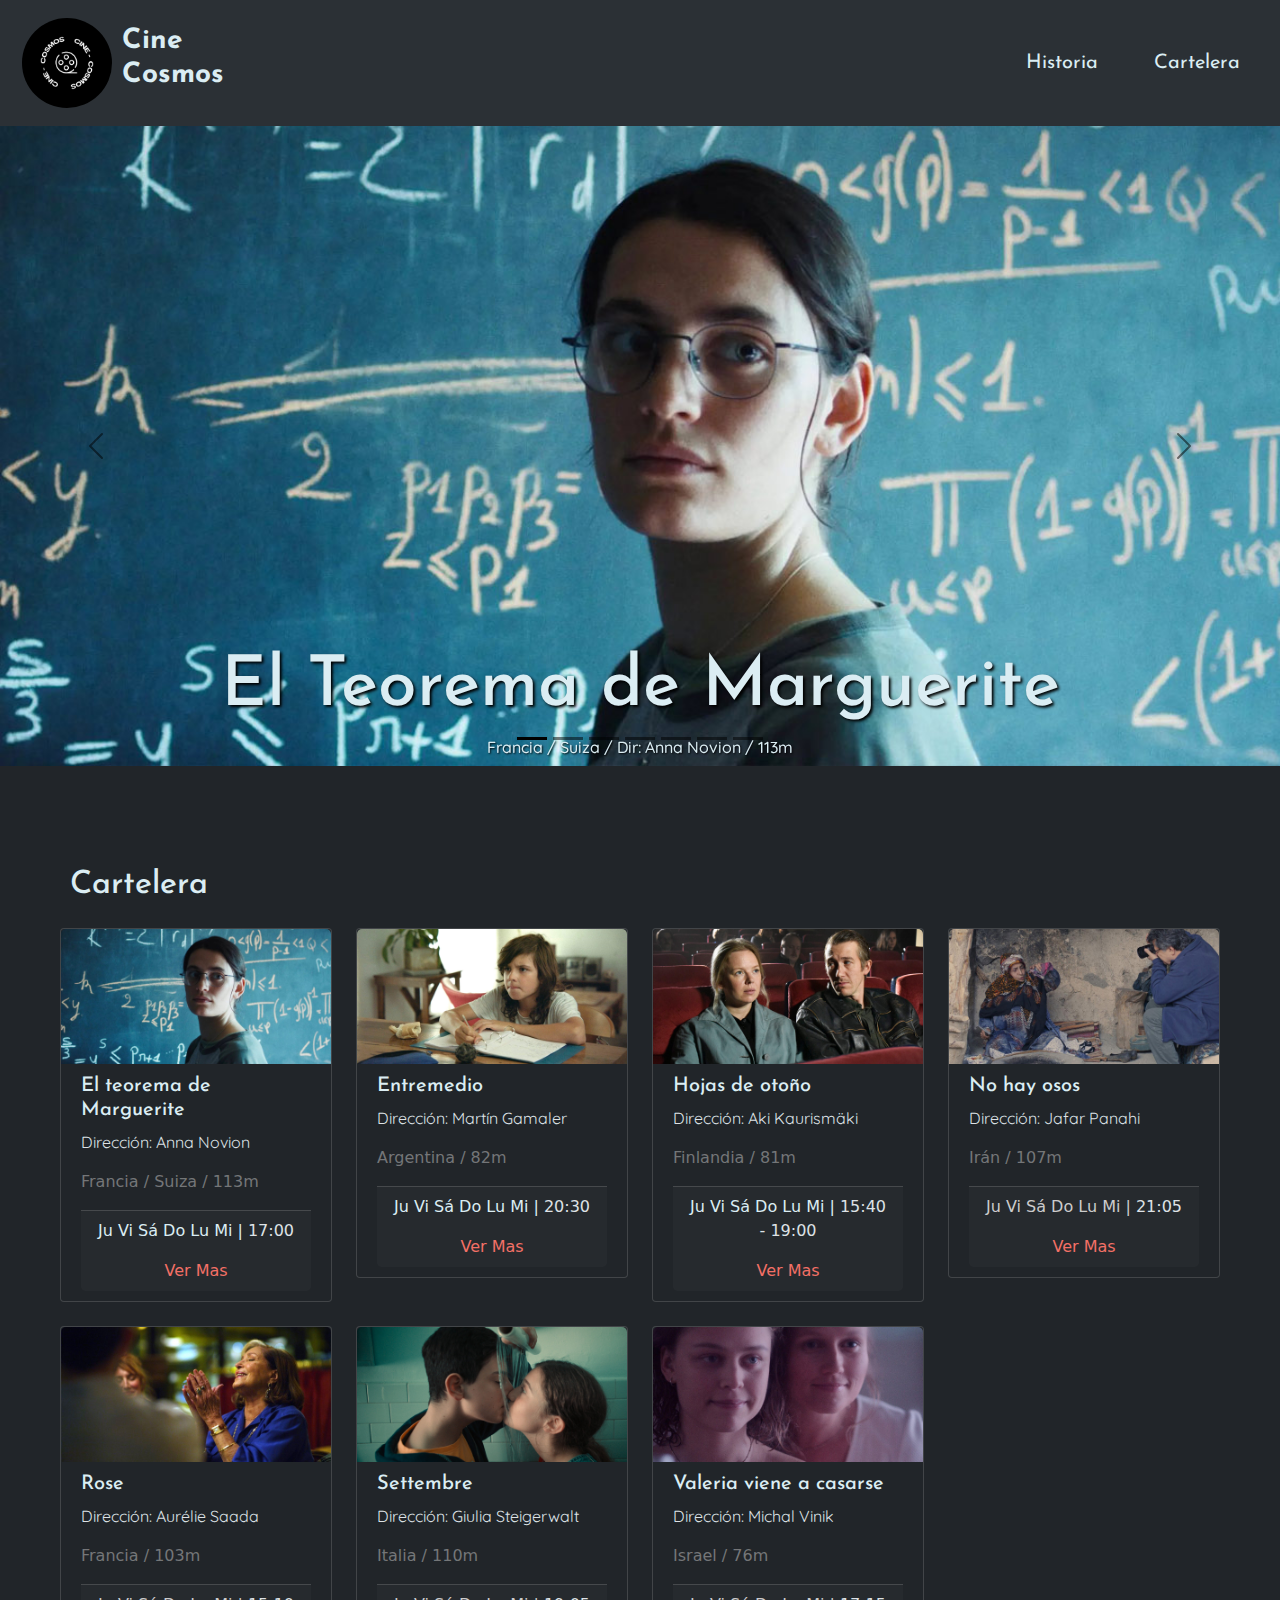
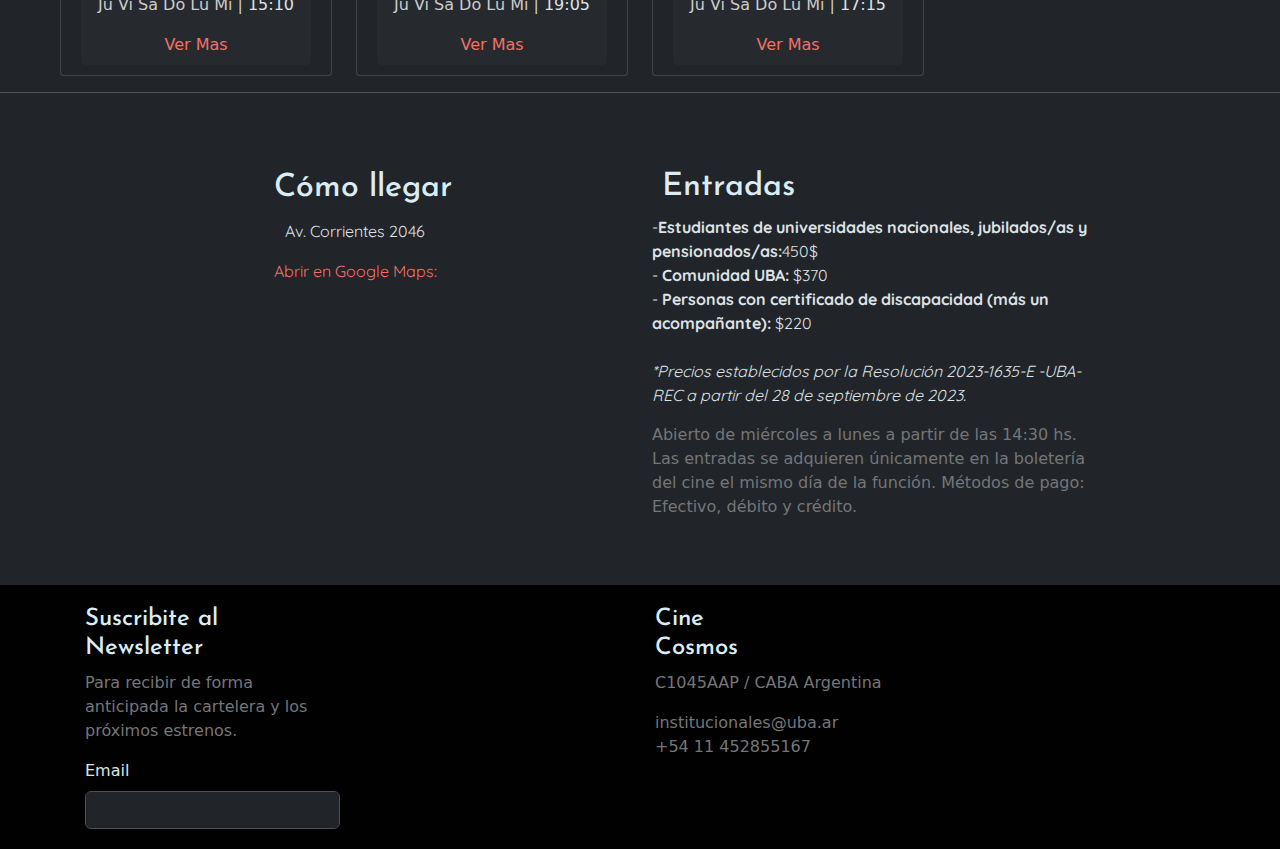
==== commit 0cfaa643: "cambios finales" ====
--- a/index.html
+++ b/index.html
@@ -14,6 +14,14 @@
     <link rel="preconnect" href="https://fonts.googleapis.com">
     <link rel="preconnect" href="https://fonts.gstatic.com" crossorigin>
     <link href="https://fonts.googleapis.com/css2?family=Amiri+Quran&display=swap" rel="stylesheet">
+    <link rel="preconnect" href="https://fonts.googleapis.com">
+    <link rel="preconnect" href="https://fonts.gstatic.com" crossorigin>
+    <link href="https://fonts.googleapis.com/css2?family=Quicksand:wght@300..700&display=swap" rel="stylesheet">
+    <link rel="preconnect" href="https://fonts.googleapis.com">
+    <link rel="preconnect" href="https://fonts.gstatic.com" crossorigin>
+    <link
+        href="https://fonts.googleapis.com/css2?family=Josefin+Sans:ital,wght@0,100..700;1,100..700&family=Quicksand:wght@300..700&display=swap"
+        rel="stylesheet">
     <title>Cine-Cosmos</title>
 </head>
 
@@ -24,7 +32,7 @@
             <div class="container-fluid">
                 <a href="/"><img src="IMG/icon.png" alt="" class="logo" width="90" height="90">
                 </a>
-                <a href="">
+                <a href="index.html">
                     <h3>Cine<br>Cosmos</h3>
                 </a>
 
@@ -70,7 +78,7 @@
             </div>
             <div class="carousel-inner">
                 <div class="carousel-item active">
-                    <a href=""> <img src="IMG/Teorema-Slider.jpg" class="d-block w-100" alt="teorema"></a>
+                    <a href="./pages/pelicula1.html"> <img src="IMG/Teorema-Slider.jpg" class="d-block w-100" alt="teorema"></a>
                     <div class="carousel-caption d-none d-md-block">
                         <h1 class="h1Carousel">El Teorema de Marguerite</h1>
                         <p>Francia / Suiza / Dir: Anna Novion / 113m </p>
@@ -159,7 +167,7 @@
 
         <div class="wrapper-seccion">
             <div class="titulo-seccion">
-                <h2 id="CarteleraTit"><a name="cartelera"><i class="fa-solid fa-film"></i> Cartelera</a></h2>
+                <h2 id="CarteleraTit"><i class="fa-solid fa-film"></i> Cartelera</h2>
             </div>
             <div class="row row-cols-1 row-cols-md-4 g-4">
                 <div class="col">
@@ -175,7 +183,7 @@
                         <div class="card-footer">
                             <p>
                                 <span>Ju Vi Sá Do Lu Mi | </span>17:00
-                            </p> <a href="">Ver Mas</a>
+                            </p> <a href="pages/pelicula1.html">Ver Mas</a>
                         </div>
                     </div>
                 </div>
@@ -305,7 +313,6 @@
         <div class="primerfooter">
             <div class="container">
                 <div class="row justify-content-start">
-
 
                     <div class="col-sm-6">
                         <div class="como-llegar">
--- a/css/styles.css
+++ b/css/styles.css
@@ -19,6 +19,7 @@
   line-height: 1.2;
   color: #dbedf3;
   text-shadow: 2px 2px 3px black;
+  font-family: Josefin Sans;
 }
 
 .carousel-caption {
@@ -32,6 +33,7 @@
   line-height: 1.2;
   color: #dbedf3;
   text-shadow: 1px 1px 2px black;
+  font-family: Quicksand;
 }
 
 .horarios {
@@ -65,11 +67,16 @@
   text-decoration: none;
   color: #dbedf3;
 }
+header a h3 {
+  font-weight: bolder;
+  font-family: Josefin Sans;
+}
 header .nav-item {
   padding: 20px;
 }
 header .nav-item .nav-link {
   color: #dbedf3;
+  font-family: Josefin Sans;
 }
 header .nav-item .nav-link:hover {
   color: #f37066;
@@ -88,6 +95,9 @@
   color: #dbedf3;
   margin-left: 10px;
   margin-right: 5px;
+}
+.titulo-seccion h2 {
+  font-family: Josefin Sans;
 }
 
 .col .card {
@@ -97,6 +107,9 @@
   border: 1px solid #dbedf3 0, 0, 0, 0.125;
   border-radius: 0.25rem;
 }
+.col .card .card-text {
+  font-family: Quicksand;
+}
 .col .card .card-img-top {
   object-fit: cover;
   width: 100%;
@@ -110,6 +123,7 @@
 }
 .col .card .card-title {
   color: #dbedf3;
+  font-family: Josefin Sans;
 }
 .col .card .card-footer {
   text-align: center;
@@ -147,6 +161,12 @@
 .primerfooter .como-llegar .titulo-seccion {
   margin-left: 20px;
 }
+.primerfooter .como-llegar .titulo-seccion h2 {
+  font-family: Josefin Sans;
+}
+.primerfooter .como-llegar .locacion p {
+  font-family: Quicksand;
+}
 .primerfooter .como-llegar .locacion a {
   color: #f37066;
   text-decoration: none;
@@ -154,6 +174,12 @@
 }
 .primerfooter .como-llegar .locacion a :hover {
   color: #dbedf3;
+}
+.primerfooter .entradas .titulo-seccion h2 {
+  font-family: Josefin Sans;
+}
+.primerfooter .entradas .precios {
+  font-family: Quicksand;
 }
 
 .segundoFooter {
@@ -185,6 +211,7 @@
 }
 .container-footer .justify-content-start .col-sm-3 h4 {
   color: #dbedf3;
+  font-family: Josefin Sans;
 }
 .container-footer .row {
   display: flex;
@@ -199,6 +226,7 @@
 }
 .container-footer .col-sm-4 h4 {
   color: #dbedf3;
+  font-family: Josefin Sans;
 }
 .container-footer .col-sm-4 .redes {
   display: flex;
@@ -221,15 +249,18 @@
   width: 100%;
 }
 .seccion-historia .container-historia h1 {
-  color: #dbedf3;
   font-weight: bolder;
   text-align: left;
+  font-family: Josefin Sans;
 }
 .seccion-historia .container-historia .historia-texto {
   margin-left: 10px;
   margin-right: 100px;
   text-align: left;
 }
+.seccion-historia .container-historia .historia-texto p {
+  font-family: Quicksand;
+}
 .seccion-historia .container-historia .historia-texto a {
   color: #f37066;
   text-decoration: none;
@@ -260,4 +291,78 @@
   color: #dbedf3;
 }
 
+.main {
+  display: block;
+}
+
+.trailer {
+  height: 600px;
+}
+
+.section {
+  display: block;
+}
+
+.sectionpelicula {
+  height: 100%;
+  padding-top: 60px;
+  padding-bottom: 60px;
+}
+.sectionpelicula .container {
+  padding-right: 15px;
+  padding-left: 15px;
+  margin-right: auto;
+  margin-left: auto;
+}
+.sectionpelicula .container .justify-content-center {
+  justify-content: center;
+}
+.sectionpelicula .container .justify-content-center .col-sm-3 {
+  max-width: 100%;
+  flex-basis: 0;
+  flex-grow: 1;
+}
+.sectionpelicula .container .justify-content-center .col-sm-3 .peliculatitulo {
+  color: #dbedf3;
+  font-family: Josefin Sans;
+}
+.sectionpelicula .container .justify-content-center .col-sm-3 .peliculatexto {
+  color: #f37066;
+  font-family: Quicksand;
+}
+.sectionpelicula .container .justify-content-center .col-sm-3 .descripciontexto {
+  float: left;
+  clear: none;
+  margin: 0px;
+  border: 0px;
+}
+.sectionpelicula .container .justify-content-center .col-sm-3 .descripciontexto .lightText {
+  font-size: 17px;
+  line-height: 1.7;
+  width: 428px;
+}
+.sectionpelicula .container .justify-content-center .col-sm-3 .descripciontexto .lightText p {
+  margin-top: 0;
+  margin-bottom: 1rem;
+}
+.sectionpelicula .container .justify-content-center .col-sm-3 .descripciontexto .peliculainfo {
+  float: left;
+  margin: 0px;
+  border: 0px;
+}
+.sectionpelicula .container .justify-content-center .col-sm-3 .descripciontexto .peliculainfotexto {
+  font-size: 15px;
+  width: 428px;
+  line-height: 1.7;
+}
+.sectionpelicula .container .justify-content-center .col-sm-3 .descripciontexto .peliculainfotexto p {
+  margin-top: 0;
+  margin-bottom: 1rem;
+}
+.sectionpelicula .container .justify-content-center .col-sm-3 .col-sm-4 {
+  max-width: 100%;
+  flex-basis: 0;
+  flex-grow: 1;
+}
+
 /*# sourceMappingURL=styles.css.map */
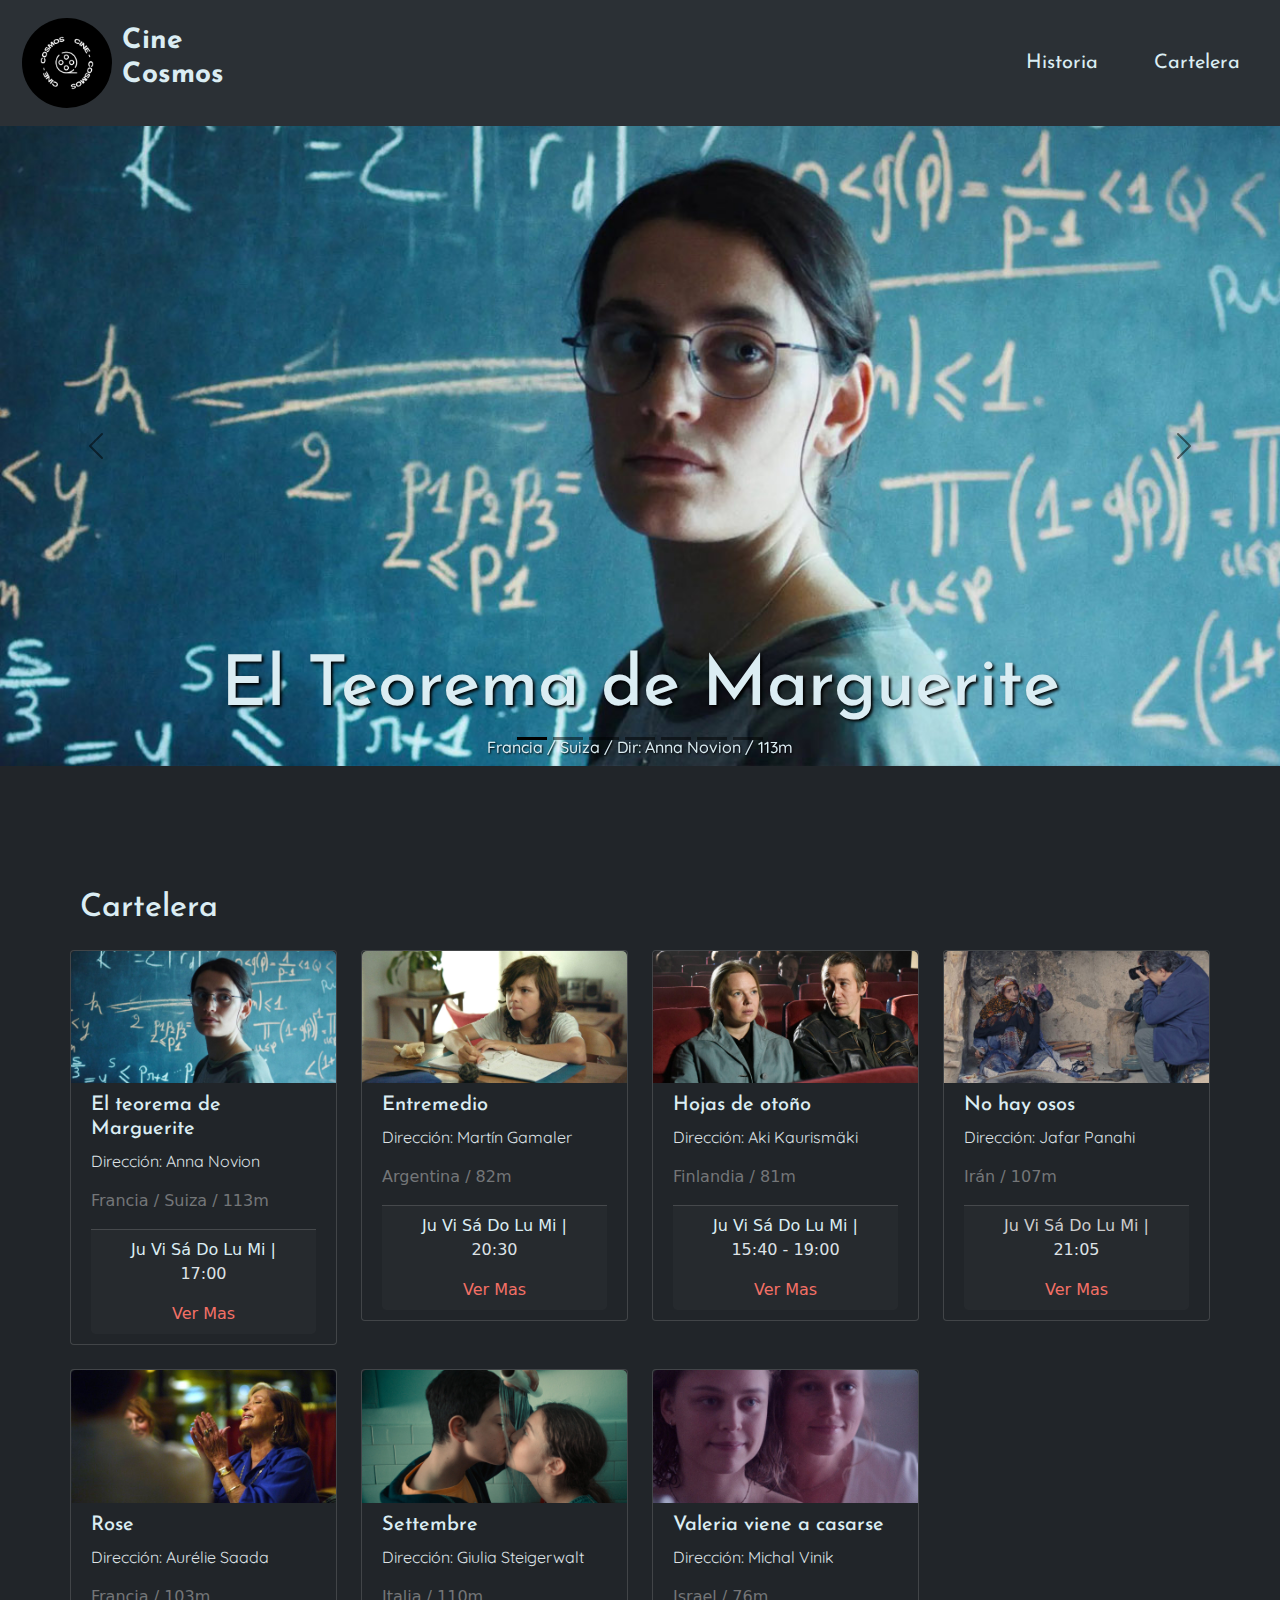
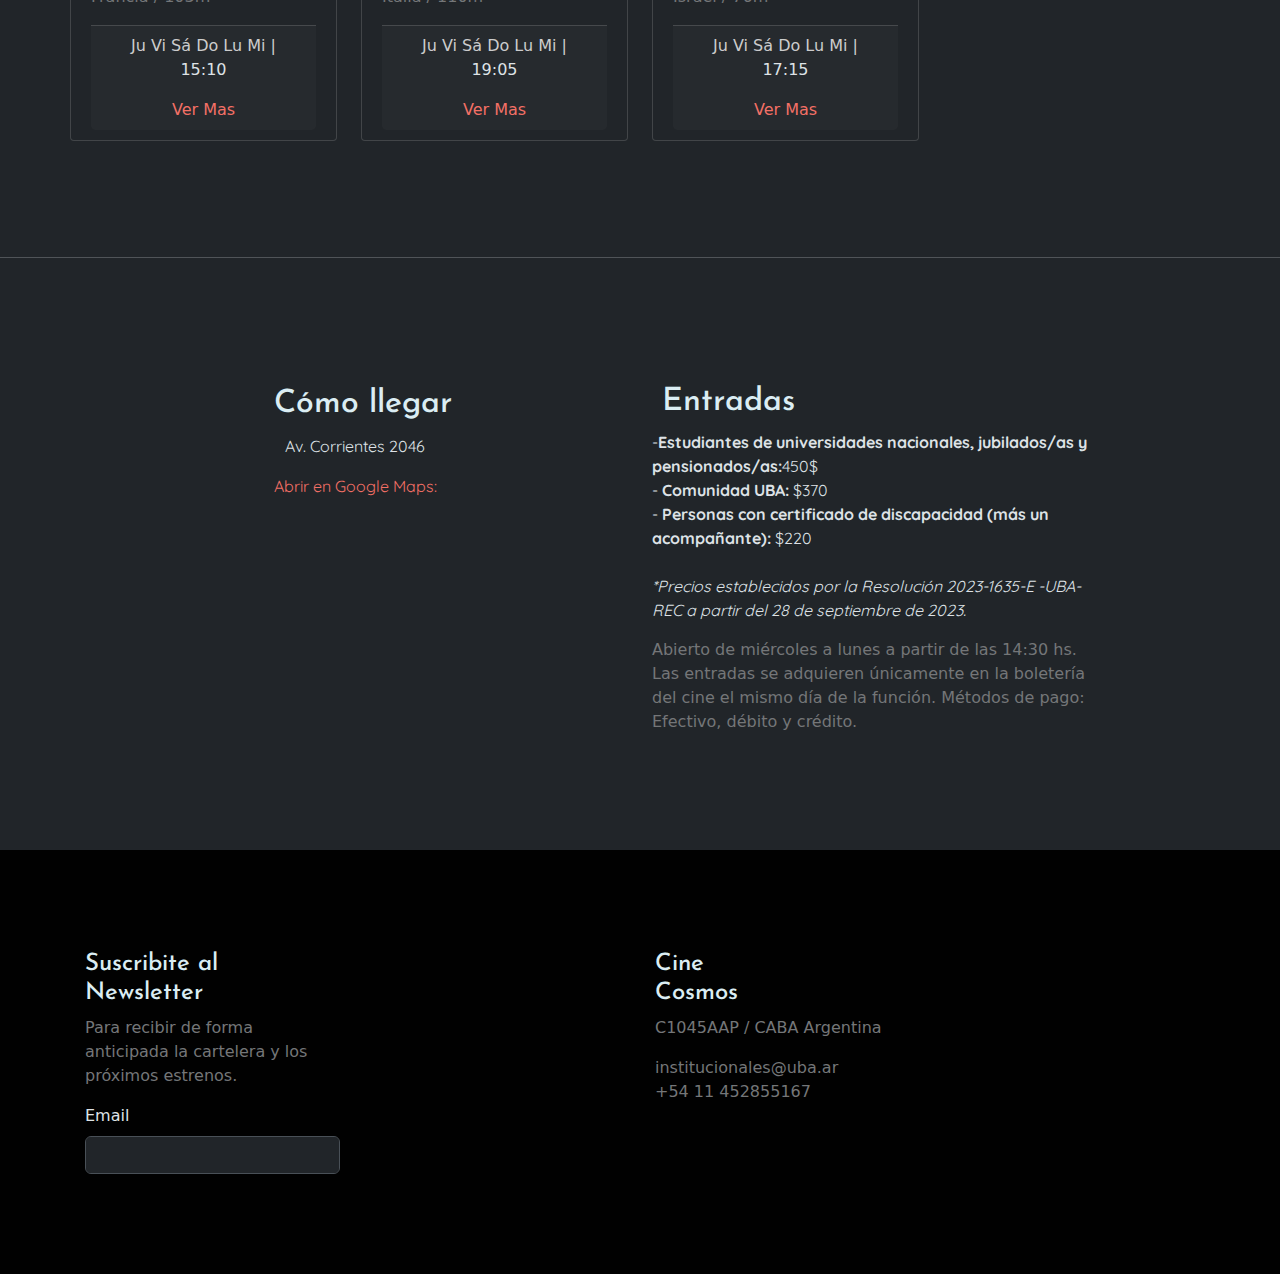
==== commit bf541cfa: "version final" ====
--- a/index.html
+++ b/index.html
@@ -47,7 +47,7 @@
                             <a class="nav-link fs-5" href="pages/historia.html">Historia</a>
                         </li>
                         <li class="nav-item">
-                            <a class="nav-link fs-5" href="index.html#cartelera">Cartelera</a>
+                            <a class="nav-link fs-5" href="index.html#CarteleraTit">Cartelera</a>
                         </li>
                     </ul>
                 </div>
@@ -78,7 +78,8 @@
             </div>
             <div class="carousel-inner">
                 <div class="carousel-item active">
-                    <a href="./pages/pelicula1.html"> <img src="IMG/Teorema-Slider.jpg" class="d-block w-100" alt="teorema"></a>
+                    <a href="./pages/pelicula1.html"> <img src="IMG/Teorema-Slider.jpg" class="d-block w-100"
+                            alt="teorema"></a>
                     <div class="carousel-caption d-none d-md-block">
                         <h1 class="h1Carousel">El Teorema de Marguerite</h1>
                         <p>Francia / Suiza / Dir: Anna Novion / 113m </p>
@@ -203,7 +204,7 @@
                     <div class="card-footer">
                         <p>
                             <span>Ju Vi Sá Do Lu Mi | </span>20:30
-                        </p> <a href="">Ver Mas</a>
+                        </p> <a href="./pages/pelicula2.html">Ver Mas</a>
                     </div>
                 </div>
             </div>
@@ -222,7 +223,7 @@
                 <div class="card-footer">
                     <p>
                         <span>Ju Vi Sá Do Lu Mi | </span>15:40 - 19:00
-                    </p> <a href="">Ver Mas</a>
+                    </p> <a href="./pages/pelicula3.html">Ver Mas</a>
                 </div>
             </div>
         </div>
@@ -240,7 +241,7 @@
                 <div class="card-footer">
                     <p class="textoPeliFooter">
                         <span style="color:#ccc">Ju Vi Sá Do Lu Mi | </span>21:05
-                    </p> <a href="">Ver Mas</a>
+                    </p> <a href="./pages/pelicula4.html">Ver Mas</a>
                 </div>
             </div>
         </div>
@@ -258,7 +259,7 @@
                 <div class="card-footer">
                     <p class="textoPeliFooter">
                         <span style="color:#ccc">Ju Vi Sá Do Lu Mi | </span>15:10
-                    </p> <a href="">Ver Mas</a>
+                    </p> <a href="./pages/pelicula5.html">Ver Mas</a>
                 </div>
             </div>
         </div>
@@ -277,7 +278,7 @@
                 <div class="card-footer">
                     <p class="textoPeliFooter">
                         <span style="color:#ccc">Ju Vi Sá Do Lu Mi | </span>19:05
-                    </p> <a href="">Ver Mas</a>
+                    </p> <a href="pages/pelicula6.html">Ver Mas</a>
                 </div>
             </div>
         </div>
@@ -296,7 +297,7 @@
                 <div class="card-footer">
                     <p class="textoPeliFooter">
                         <span style="color:#ccc">Ju Vi Sá Do Lu Mi | </span>17:15
-                    </p> <a href="">Ver Mas</a>
+                    </p> <a href="./pages/pelicula7.html">Ver Mas</a>
                 </div>
             </div>
         </div>
@@ -307,9 +308,9 @@
 
     </section>
 
-    <hr>
     <!-- footer  -->
     <footer>
+        <hr>
         <div class="primerfooter">
             <div class="container">
                 <div class="row justify-content-start">
@@ -322,7 +323,6 @@
                             <div class="locacion">
 
                                 <p>Av. Corrientes 2046</p>
-
                                 <a target="_blank"
                                     href="https://www.google.com/maps/place/Cine+Cosmos+UBA/@-34.604655,-58.396196,15z/data=!4m5!3m4!1s0x0:0xc617617e2b236c4!8m2!3d-34.604655!4d-58.396196">
                                     <p class="googleMapsText footerText">Abrir en Google Maps: </p>
--- a/css/styles.css
+++ b/css/styles.css
@@ -85,9 +85,10 @@
 .wrapper-seccion {
   display: block;
   margin: 0 auto;
-  margin-top: 100px;
-  padding-left: 60px;
-  padding-right: 60px;
+  padding-top: 100px;
+  padding-bottom: 100px;
+  padding-left: 70px;
+  padding-right: 70px;
 }
 
 .titulo-seccion {
@@ -154,6 +155,8 @@
 .primerfooter {
   padding: 50px;
   display: block;
+  padding-top: 100px;
+  padding-bottom: 100px;
 }
 .primerfooter .como-llegar {
   text-align: center;
@@ -184,7 +187,8 @@
 
 .segundoFooter {
   background-color: #010101;
-  padding-top: 20px;
+  padding-top: 100px;
+  padding-bottom: 80px;
 }
 .segundoFooter .container {
   width: 100%;
@@ -244,6 +248,8 @@
 
 .seccion-historia {
   padding: 50px;
+  padding-top: 60px;
+  padding-bottom: 60px;
 }
 .seccion-historia .container-historia {
   width: 100%;
